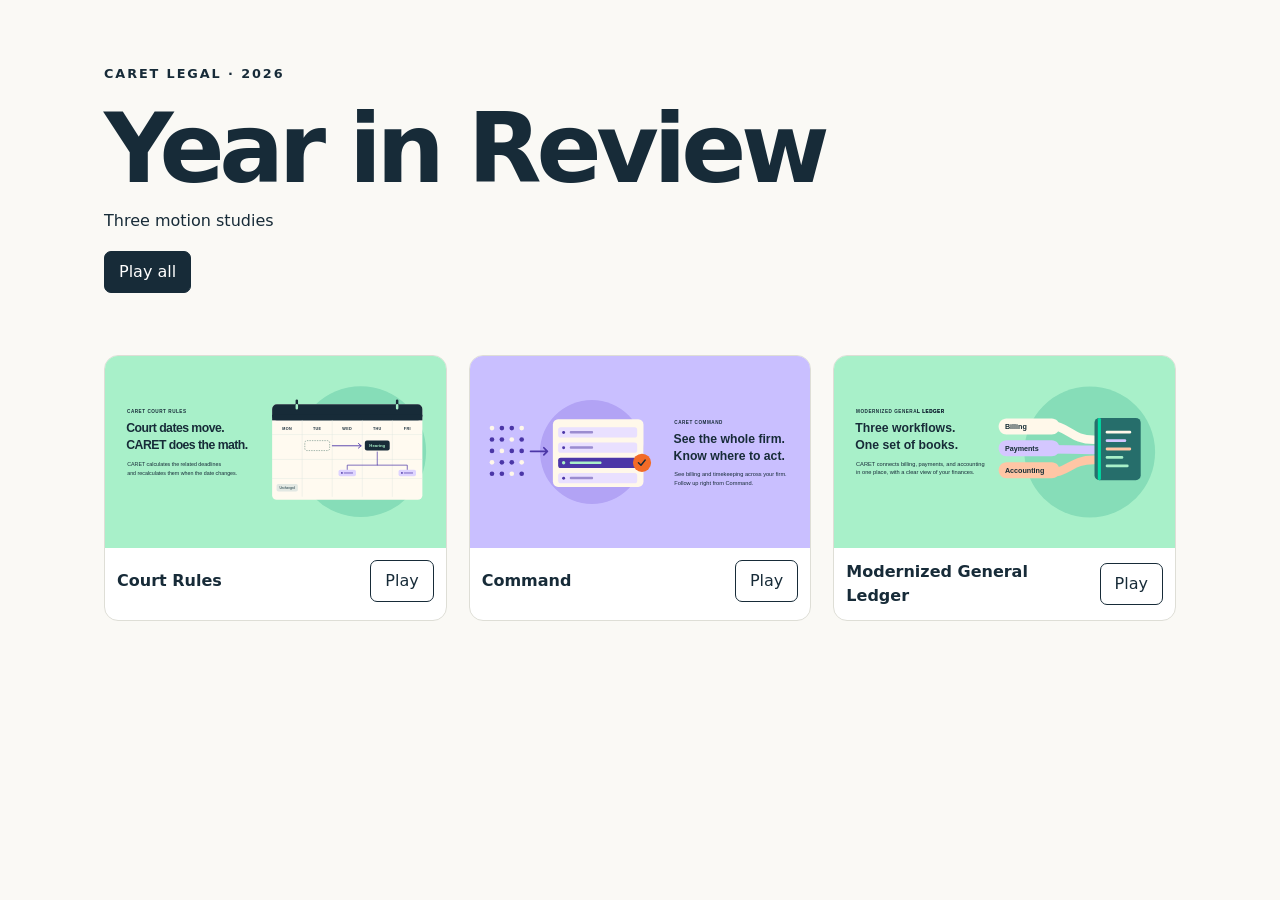
==== index.html @ a4e24887 "Add files via upload" ====
<!doctype html>
<html lang="en">
<meta charset="utf-8">
<meta name="viewport" content="width=device-width, initial-scale=1">
<title>CARET Legal | 2026 Year in Review</title>
<link rel="stylesheet" href="styles.css?v=1">
<main>
<header>
  <p class="eyebrow">CARET LEGAL · 2026</p>
  <h1>Year in Review</h1>
  <p>Three motion studies</p>
  <button id="play-all" type="button">Play all</button>
  <button id="stop" class="quiet" type="button" hidden>Stop</button>
  <p id="status" role="status"></p>
</header>
<div class="studies">
<article data-still="images/CARET_Court_Rules_POC_Frame.svg?v=1" data-motion="images/CARET_Court_Rules_POC_Motion.svg?v=1"><img src="images/CARET_Court_Rules_POC_Frame.svg?v=1" alt="Court Rules motion study still"><div><h2>Court Rules</h2><button type="button" aria-label="Play Court Rules">Play</button></div></article>
<article data-still="images/CARET_Command_POC_Frame.svg?v=1" data-motion="images/CARET_Command_POC_Motion.svg?v=1"><img src="images/CARET_Command_POC_Frame.svg?v=1" alt="Command motion study still"><div><h2>Command</h2><button type="button" aria-label="Play Command">Play</button></div></article>
<article data-still="images/CARET_General_Ledger_POC_Frame.svg?v=1" data-motion="images/CARET_General_Ledger_POC_Motion.svg?v=1"><img src="images/CARET_General_Ledger_POC_Frame.svg?v=1" alt="Modernized General Ledger motion study still"><div><h2>Modernized General Ledger</h2><button type="button" aria-label="Play Modernized General Ledger">Play</button></div></article>
</div>
</main>
<script src="script.js?v=1" defer></script>
</html>
---- styles.css ----
* { box-sizing: border-box; }
body { margin: 0; color: #172b38; background: #faf9f5; font: 16px/1.5 system-ui, sans-serif; }
main { max-width: 1200px; margin: auto; padding: clamp(24px, 5vw, 72px); }
header { margin-bottom: 30px; }
header p { margin: 0 0 18px; }
.eyebrow { font-size: .8rem; font-weight: 750; letter-spacing: .15em; }
h1 { margin: 0; font-size: clamp(2.8rem, 8vw, 6rem); letter-spacing: -.055em; line-height: 1; }
header h1 + p { margin-top: 12px; }
button { border: 1px solid #172b38; border-radius: 7px; padding: 8px 14px; background: #172b38; color: white; font: inherit; cursor: pointer; }
.quiet, article button { color: #172b38; background: transparent; }
button:focus-visible { outline: 3px solid #4b36a7; outline-offset: 3px; }
#status { min-height: 1.5em; margin-top: 8px; }
.studies { display: grid; gap: 22px; grid-template-columns: repeat(auto-fit, minmax(min(100%, 270px), 1fr)); }
article { overflow: hidden; background: #fff; border: 1px solid #deded6; border-radius: 14px; }
article img { display: block; width: 100%; aspect-ratio: 16/9; }
article div { display: flex; padding: 12px; gap: 8px; align-items: center; justify-content: space-between; }
h2 { margin: 0; font-size: 1rem; }
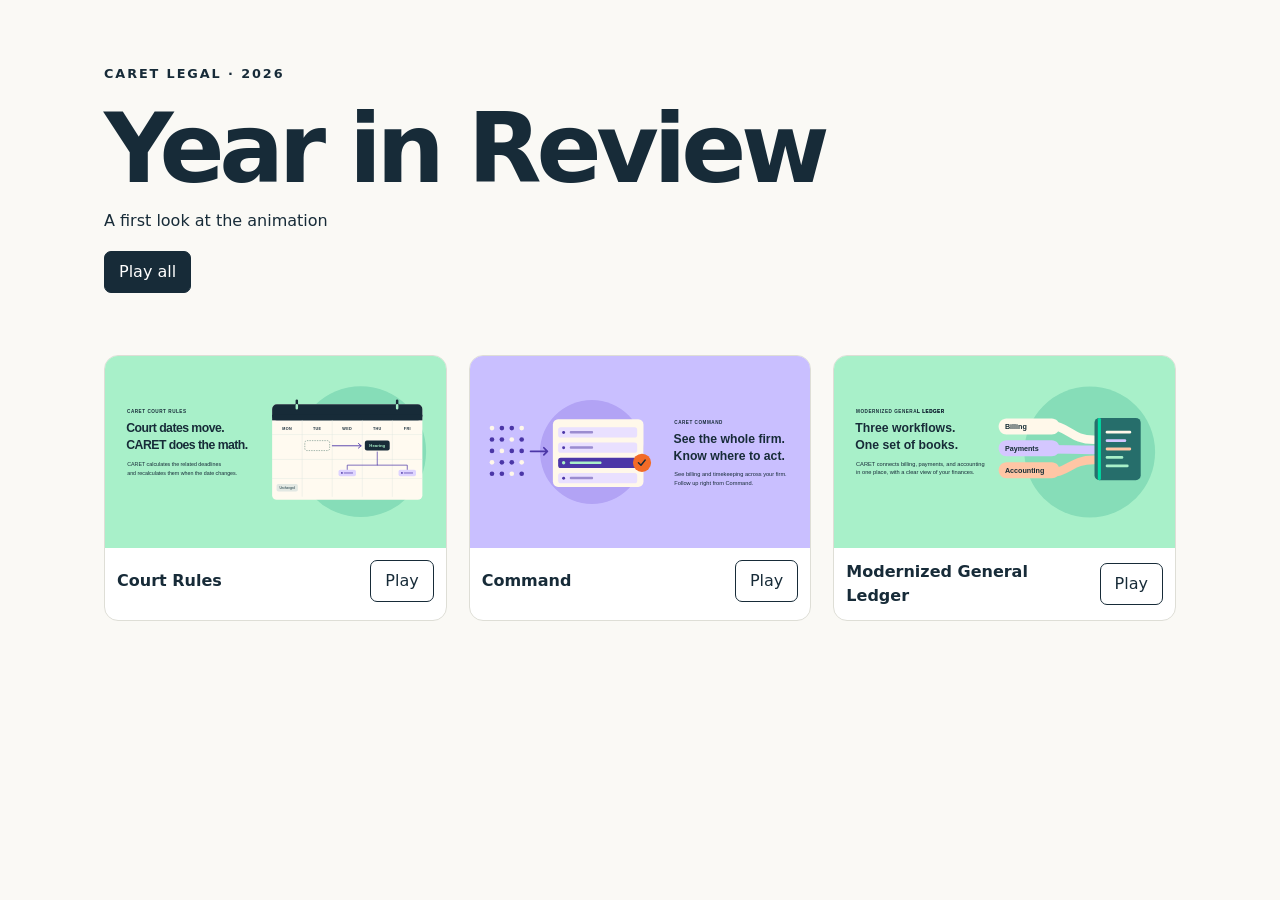
==== commit 5a569c96: "Add files via upload" ====
--- a/index.html
+++ b/index.html
@@ -8,7 +8,7 @@
 <header>
   <p class="eyebrow">CARET LEGAL · 2026</p>
   <h1>Year in Review</h1>
-  <p>Three motion studies</p>
+  <p>A first look at the animation</p>
   <button id="play-all" type="button">Play all</button>
   <button id="stop" class="quiet" type="button" hidden>Stop</button>
   <p id="status" role="status"></p>
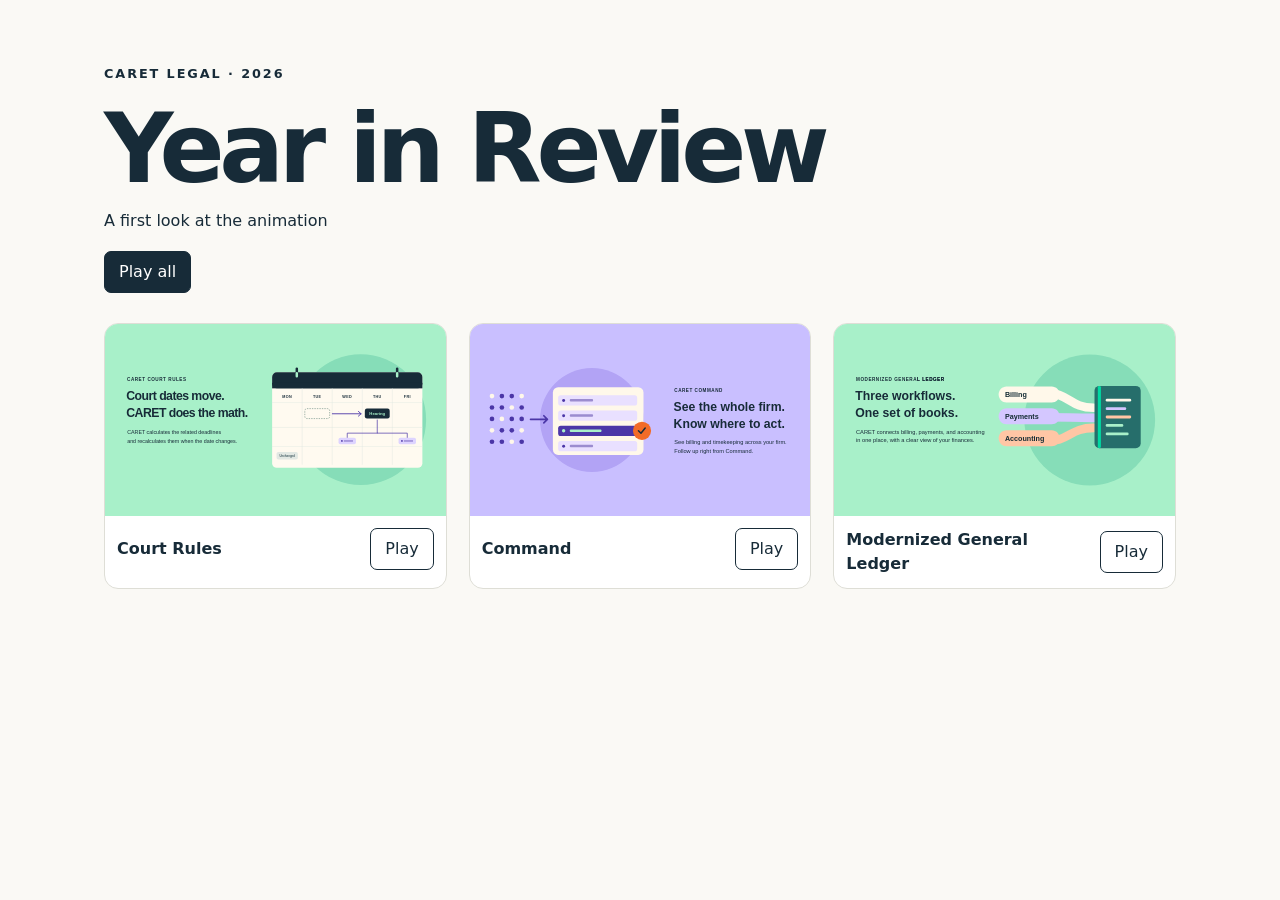
==== commit 24a36fdf: "Add files via upload" ====
--- a/index.html
+++ b/index.html
@@ -3,21 +3,19 @@
 <meta charset="utf-8">
 <meta name="viewport" content="width=device-width, initial-scale=1">
 <title>CARET Legal | 2026 Year in Review</title>
-<link rel="stylesheet" href="styles.css?v=1">
+<link rel="stylesheet" href="styles.css?v=2">
 <main>
 <header>
   <p class="eyebrow">CARET LEGAL · 2026</p>
   <h1>Year in Review</h1>
   <p>A first look at the animation</p>
-  <button id="play-all" type="button">Play all</button>
-  <button id="stop" class="quiet" type="button" hidden>Stop</button>
-  <p id="status" role="status"></p>
+  <a class="play-link" href="play.html?v=1&amp;study=all">Play all</a>
 </header>
 <div class="studies">
-<article data-still="images/CARET_Court_Rules_POC_Frame.svg?v=1" data-motion="images/CARET_Court_Rules_POC_Motion.svg?v=1"><img src="images/CARET_Court_Rules_POC_Frame.svg?v=1" alt="Court Rules motion study still"><div><h2>Court Rules</h2><button type="button" aria-label="Play Court Rules">Play</button></div></article>
-<article data-still="images/CARET_Command_POC_Frame.svg?v=1" data-motion="images/CARET_Command_POC_Motion.svg?v=1"><img src="images/CARET_Command_POC_Frame.svg?v=1" alt="Command motion study still"><div><h2>Command</h2><button type="button" aria-label="Play Command">Play</button></div></article>
-<article data-still="images/CARET_General_Ledger_POC_Frame.svg?v=1" data-motion="images/CARET_General_Ledger_POC_Motion.svg?v=1"><img src="images/CARET_General_Ledger_POC_Frame.svg?v=1" alt="Modernized General Ledger motion study still"><div><h2>Modernized General Ledger</h2><button type="button" aria-label="Play Modernized General Ledger">Play</button></div></article>
+<article data-still="images/CARET_Court_Rules_POC_Frame.svg?v=1" data-motion="images/CARET_Court_Rules_POC_Motion.svg?v=1"><img src="images/CARET_Court_Rules_POC_Frame.svg?v=1" alt="Court Rules motion study still"><div><h2>Court Rules</h2><a class="play-link" href="play.html?v=1&amp;study=0" aria-label="Play Court Rules">Play</a></div></article>
+<article data-still="images/CARET_Command_POC_Frame.svg?v=1" data-motion="images/CARET_Command_POC_Motion.svg?v=1"><img src="images/CARET_Command_POC_Frame.svg?v=1" alt="Command motion study still"><div><h2>Command</h2><a class="play-link" href="play.html?v=1&amp;study=1" aria-label="Play Command">Play</a></div></article>
+<article data-still="images/CARET_General_Ledger_POC_Frame.svg?v=1" data-motion="images/CARET_General_Ledger_POC_Motion.svg?v=1"><img src="images/CARET_General_Ledger_POC_Frame.svg?v=1" alt="Modernized General Ledger motion study still"><div><h2>Modernized General Ledger</h2><a class="play-link" href="play.html?v=1&amp;study=2" aria-label="Play Modernized General Ledger">Play</a></div></article>
 </div>
 </main>
-<script src="script.js?v=1" defer></script>
+
 </html>
--- a/styles.css
+++ b/styles.css
@@ -15,3 +15,12 @@
 article img { display: block; width: 100%; aspect-ratio: 16/9; }
 article div { display: flex; padding: 12px; gap: 8px; align-items: center; justify-content: space-between; }
 h2 { margin: 0; font-size: 1rem; }
+
+.play-link { display:inline-block; border:1px solid #172b38; border-radius:7px; padding:8px 14px; background:#172b38; color:white; text-decoration:none; }
+article .play-link { color:#172b38; background:transparent; }
+a:focus-visible { outline:3px solid #4b36a7; outline-offset:3px; }
+.player { max-width:1600px; padding:clamp(16px,3vw,42px); }
+.player > a { color:inherit; }
+.player-bar { display:flex; flex-wrap:wrap; align-items:center; justify-content:space-between; gap:12px; margin:16px 0; }
+.player h1 { font-size:clamp(1.4rem,4vw,2.4rem); letter-spacing:-.035em; }
+.player img { display:block; width:100%; height:auto; max-height:calc(100svh - 145px); object-fit:contain; }
